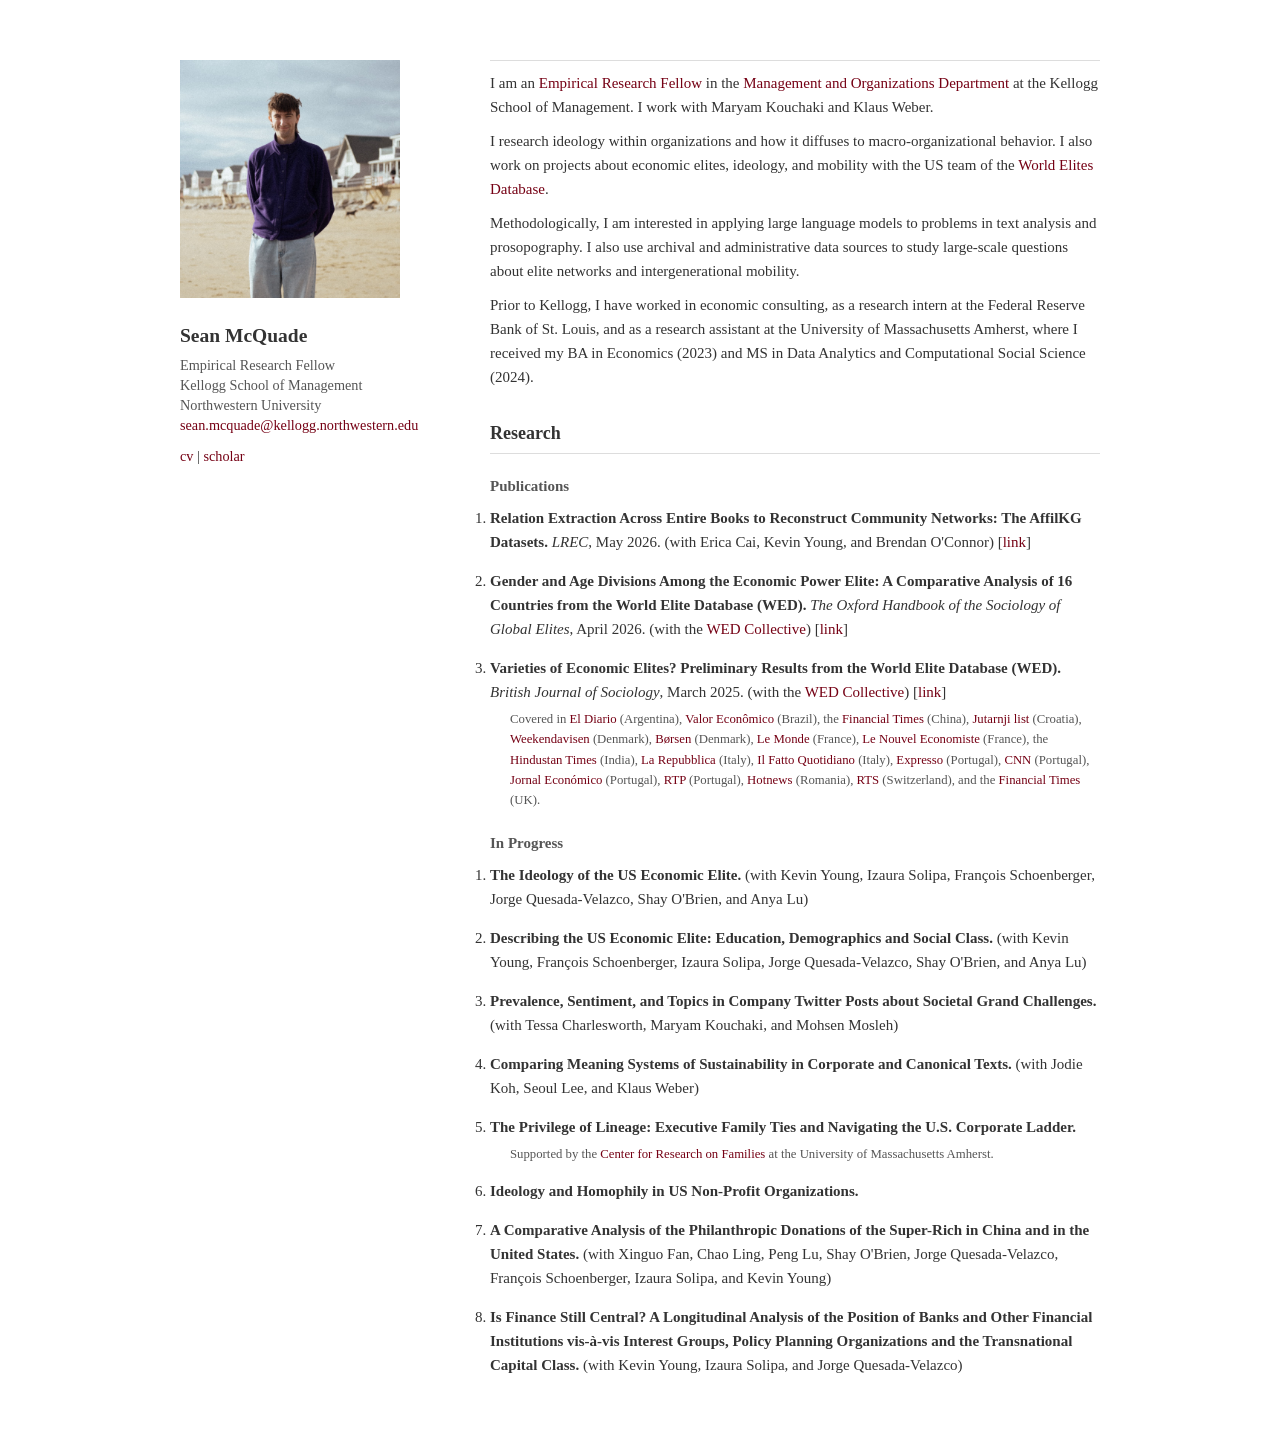
==== index.html @ b9a7350e "Add "Describing the US Economic Elite" to in-progress work Adds the paper to the CV's In Progress se" ====
<!DOCTYPE html>
<html lang="en">
<head>
    <meta charset="UTF-8">
    <meta name="viewport" content="width=device-width, initial-scale=1.0">
    <meta name="description" content="Sean McQuade is an Empirical Research Fellow at the Kellogg School of Management, Northwestern University. His research focuses on ideology within organizations, economic elites, and computational text analysis.">
    <meta name="keywords" content="Sean McQuade, Kellogg, Northwestern University, organizational ideology, economic elites, World Elites Database, computational social science">
    <meta name="author" content="Sean McQuade">
    <meta property="og:title" content="Sean McQuade | Kellogg School of Management">
    <meta property="og:description" content="Empirical Research Fellow at the Kellogg School of Management, Northwestern University. Research on ideology, economic elites, and computational text analysis.">
    <meta property="og:url" content="https://mcquadesean.github.io/">
    <meta property="og:type" content="website">
    <title>Sean McQuade | Kellogg School of Management</title>
    <link rel="canonical" href="https://mcquadesean.github.io/">
    <link rel="stylesheet" href="style.css">
</head>
<body>
    <div class="container">
        <div class="sidebar">
            <img src="assets/headshot.jpg" alt="Sean McQuade" class="headshot" width="220">
            <h1>Sean McQuade</h1>
            <p class="affiliation">Empirical Research Fellow<br>Kellogg School of Management<br>Northwestern University<br><a href="mailto:sean.mcquade@kellogg.northwestern.edu">sean.mcquade@kellogg.northwestern.edu</a></p>
            <p class="links">
                <a href="assets/cv.pdf">cv</a> | <a href="https://scholar.google.com/citations?user=f5jc_Z8AAAAJ&hl=en">scholar</a>
            </p>
        </div>
        <div class="content">
            <hr class="section-line">
            <p>I am an <a href="https://www.kellogg.northwestern.edu/academics-research/research-support/research-fellows/">Empirical Research Fellow</a> in the <a href="https://www.kellogg.northwestern.edu/academics-research/academic-departments/management-and-organizations/">Management and Organizations Department</a> at the Kellogg School of Management. I work with Maryam Kouchaki and Klaus Weber.</p>
            <p>I research ideology within organizations and how it diffuses to macro-organizational behavior. I also work on projects about economic elites, ideology, and mobility with the US team of the <a href="https://worldelitedatabase.org/">World Elites Database</a>.</p>
            <p>Methodologically, I am interested in applying large language models to problems in text analysis and prosopography. I also use archival and administrative data sources to study large-scale questions about elite networks and intergenerational mobility.</p>
            <p>Prior to Kellogg, I have worked in economic consulting, as a research intern at the Federal Reserve Bank of St. Louis, and as a research assistant at the University of Massachusetts Amherst, where I received my BA in Economics (2023) and MS in Data Analytics and Computational Social Science (2024).</p>

            <h2>Research</h2>
            <h3>Publications</h3>
            <ol>
                <li>
                    <strong>Relation Extraction Across Entire Books to Reconstruct Community Networks: The AffilKG Datasets.</strong> <em>LREC</em>, May 2026. (with Erica Cai, Kevin Young, and Brendan O'Connor) [<a href="https://arxiv.org/abs/2505.10798">link</a>]
                </li>
                <li>
                    <strong>Gender and Age Divisions Among the Economic Power Elite: A Comparative Analysis of 16 Countries from the World Elite Database (WED).</strong> <em>The Oxford Handbook of the Sociology of Global Elites</em>, April 2026. (with the <a href="https://worldelitedatabase.org/teams/">WED Collective</a>) [<a href="https://academic.oup.com/edited-volume/62551/chapter-abstract/559847455">link</a>]
                </li>
                <li>
                    <strong>Varieties of Economic Elites? Preliminary Results from the World Elite Database (WED).</strong> <em>British Journal of Sociology</em>, March 2025. (with the <a href="https://worldelitedatabase.org/teams/">WED Collective</a>) [<a href="https://onlinelibrary.wiley.com/doi/10.1111/1468-4446.13203">link</a>]
                    <p class="coverage">Covered in <a href="https://www.eldiarioar.com/economia/hombres-60-anos-estudios-elite-argentina-ricos-duenos-empresas_1_12215955.amp.html">El Diario</a> (Argentina), <a href="https://valor.globo.com/google/amp/eu-e/noticia/2025/04/15/quem-sao-as-elites-que-dominam-o-mundo-um-estudo-compara-16-paises-que-representam-54percent-do-pib-mundial.ghtml">Valor Econômico</a> (Brazil), the <a href="https://www1.ftchinese.com/story/001106111/scripts?archive">Financial Times</a> (China), <a href="https://www.jutarnji.hr/globus/svijet/trump-nije-ubio-globalizaciju-ali-je-ucinio-nesto-jos-gore-kina-mu-je-odgovorila-odmah-a-eu-se-sprema-na-zaokret-15574234">Jutarnji list</a> (Croatia), <a href="https://www.weekendavisen.dk/2025-17/ideer/eliten-fra-cbs">Weekendavisen</a> (Denmark), <a href="https://borsen.dk/nyheder/ledelse/danmark-er-magnet-for-udenlandske-ledere-rykker-op-i-international-top-5">Børsen</a> (Denmark), <a href="https://www.lemonde.fr/campus/article/2025/04/24/la-plupart-des-individus-qui-occupent-des-positions-de-pouvoir-economique-ont-fait-des-etudes-superieures-le-visage-des-nouvelles-elites-mondiales_6599699_4401467.html">Le Monde</a> (France), <a href="https://www.lenouveleconomiste.fr/financial-times/le-nouveau-whos-who-planetaire-des-elites-economiques/">Le Nouvel Economiste</a> (France), the <a href="https://www.hindustantimes.com/editors-pick/number-theory-how-different-are-elites-in-china-and-america-101744601027407.html">Hindustan Times</a> (India), <a href="https://www.repubblica.it/economia/2025/04/15/news/maschi_anziani_e_meno_laureati_che_nel_resto_del_mondo_radiografia_delle_elite_italiane-424128812/?ref=-BH-I0-P-S6-T1">La Repubblica</a> (Italy), <a href="https://www.ilfattoquotidiano.it/2025/04/15/elite-economiche-globali-studio-16-paesi/7952317/">Il Fatto Quotidiano</a> (Italy), <a href="https://expresso.pt/economia/trabalho/2025-05-02-elite-economica-portuguesa-nao-e-particularmente-rica-tem-pouca-presenca-em-palcos-mundiais-e-poucas-mulheres-e16d9997">Expresso</a> (Portugal), <a href="https://cnnportugal.iol.pt/elite-economica/elite-economica-portuguesa/elite-economica-portuguesa-e-pouco-rica-e-tem-falta-de-mulheres-diz-estudo/20250502/681484a6d34ef72ee4456a88">CNN</a> (Portugal), <a href="https://jornaleconomico.sapo.pt/noticias/elite-economica-e-masculina-urbana-e-pouco-rica/">Jornal Económico</a> (Portugal), <a href="https://www.rtp.pt/noticias/economia/elite-economica-portuguesa-e-pouco-rica-e-tem-falta-de-mulheres_n1651780">RTP</a> (Portugal), <a href="https://hotnews.ro/cine-sunt-elitele-economice-globale-si-de-unde-provin-ele-studiul-care-deschide-cutia-neagra-a-puterii-1949232">Hotnews</a> (Romania), <a href="https://www.rts.ch/audio-podcast/2025/audio/l-invite-de-la-matinale-pedro-araujo-sociologue-co-createur-d-un-outil-pour-etudier-les-elites-economiques-28866230.html">RTS</a> (Switzerland), and the <a href="https://www.ft.com/content/ff0af5e7-60eb-4cc9-aebd-da6fbc94f8c8">Financial Times</a> (UK).</p>
                </li>
            </ol>

            <h3>In Progress</h3>
            <ol>
                <li>
                    <strong>The Ideology of the US Economic Elite.</strong> (with Kevin Young, Izaura Solipa, François Schoenberger, Jorge Quesada-Velazco, Shay O'Brien, and Anya Lu)
                </li>
                <li>
                    <strong>Describing the US Economic Elite: Education, Demographics and Social Class.</strong> (with Kevin Young, François Schoenberger, Izaura Solipa, Jorge Quesada-Velazco, Shay O'Brien, and Anya Lu)
                </li>
                <li>
                    <strong>Prevalence, Sentiment, and Topics in Company Twitter Posts about Societal Grand Challenges.</strong> (with Tessa Charlesworth, Maryam Kouchaki, and Mohsen Mosleh)
                </li>
                <li>
                    <strong>Comparing Meaning Systems of Sustainability in Corporate and Canonical Texts.</strong> (with Jodie Koh, Seoul Lee, and Klaus Weber)
                </li>
                <li>
                    <strong>The Privilege of Lineage: Executive Family Ties and Navigating the U.S. Corporate Ladder.</strong>
                    <p class="coverage">Supported by the <a href="https://www.umass.edu/family/">Center for Research on Families</a> at the University of Massachusetts Amherst.</p>
                </li>
                <li>
                    <strong>Ideology and Homophily in US Non-Profit Organizations.</strong>
                </li>
                <li>
                    <strong>A Comparative Analysis of the Philanthropic Donations of the Super-Rich in China and in the United States.</strong> (with Xinguo Fan, Chao Ling, Peng Lu, Shay O'Brien, Jorge Quesada-Velazco, François Schoenberger, Izaura Solipa, and Kevin Young)
                </li>
                <li>
                    <strong>Is Finance Still Central? A Longitudinal Analysis of the Position of Banks and Other Financial Institutions vis-à-vis Interest Groups, Policy Planning Organizations and the Transnational Capital Class.</strong> (with Kevin Young, Izaura Solipa, and Jorge Quesada-Velazco)
                </li>
            </ol>
        </div>
    </div>
<script>
document.querySelectorAll('a[href^="http"]').forEach(a => {
    a.setAttribute('target', '_blank');
    a.setAttribute('rel', 'noopener noreferrer');
});
</script>
</body>
</html>
---- style.css ----
* {
    margin: 0;
    padding: 0;
    box-sizing: border-box;
}

body {
    font-family: "Times New Roman", Times, serif;
    color: #333;
    font-size: 15px;
    line-height: 1.6;
    background: #fff;
}

a {
    color: #750014;
    text-decoration: none;
}

a:hover {
    text-decoration: underline;
}

.container {
    max-width: 960px;
    margin: 60px auto;
    padding: 0 20px;
    display: flex;
    gap: 50px;
}

.sidebar {
    width: 260px;
    flex-shrink: 0;
}

.headshot {
    width: 220px;
    border-radius: 0;
    margin-bottom: 15px;
}

.sidebar h1 {
    font-size: 1.3em;
    margin-bottom: 5px;
}

.affiliation {
    font-size: 0.95em;
    color: #555;
    margin-bottom: 10px;
    line-height: 1.4;
}

.links {
    font-size: 0.95em;
}

.content {
    flex: 1;
}

.section-line {
    border: none;
    border-top: 1px solid #ddd;
    margin-bottom: 10px;
}

.content > p {
    margin-bottom: 10px;
}

.content h2 {
    font-size: 1.2em;
    margin-top: 30px;
    margin-bottom: 10px;
    border-bottom: 1px solid #ddd;
    padding-bottom: 5px;
}

.content h2:first-child {
    margin-top: 0;
}

.content h3 {
    font-size: 1em;
    margin-top: 20px;
    margin-bottom: 8px;
    color: #555;
}

.content ul {
    list-style: none;
    padding: 0;
}

.content li {
    margin-bottom: 15px;
}

.coverage {
    margin-top: 5px;
    padding-left: 20px;
    font-size: 0.85em;
    color: #555;
}

.coauthors {
    font-size: 0.9em;
    color: #555;
}

.description {
    font-size: 0.9em;
    color: #666;
}

@media (max-width: 600px) {
    .container {
        flex-direction: column;
        margin: 30px auto;
        gap: 25px;
    }
    .sidebar {
        width: 100%;
        text-align: center;
    }
    .headshot {
        width: 150px;
        height: 150px;
    }
}
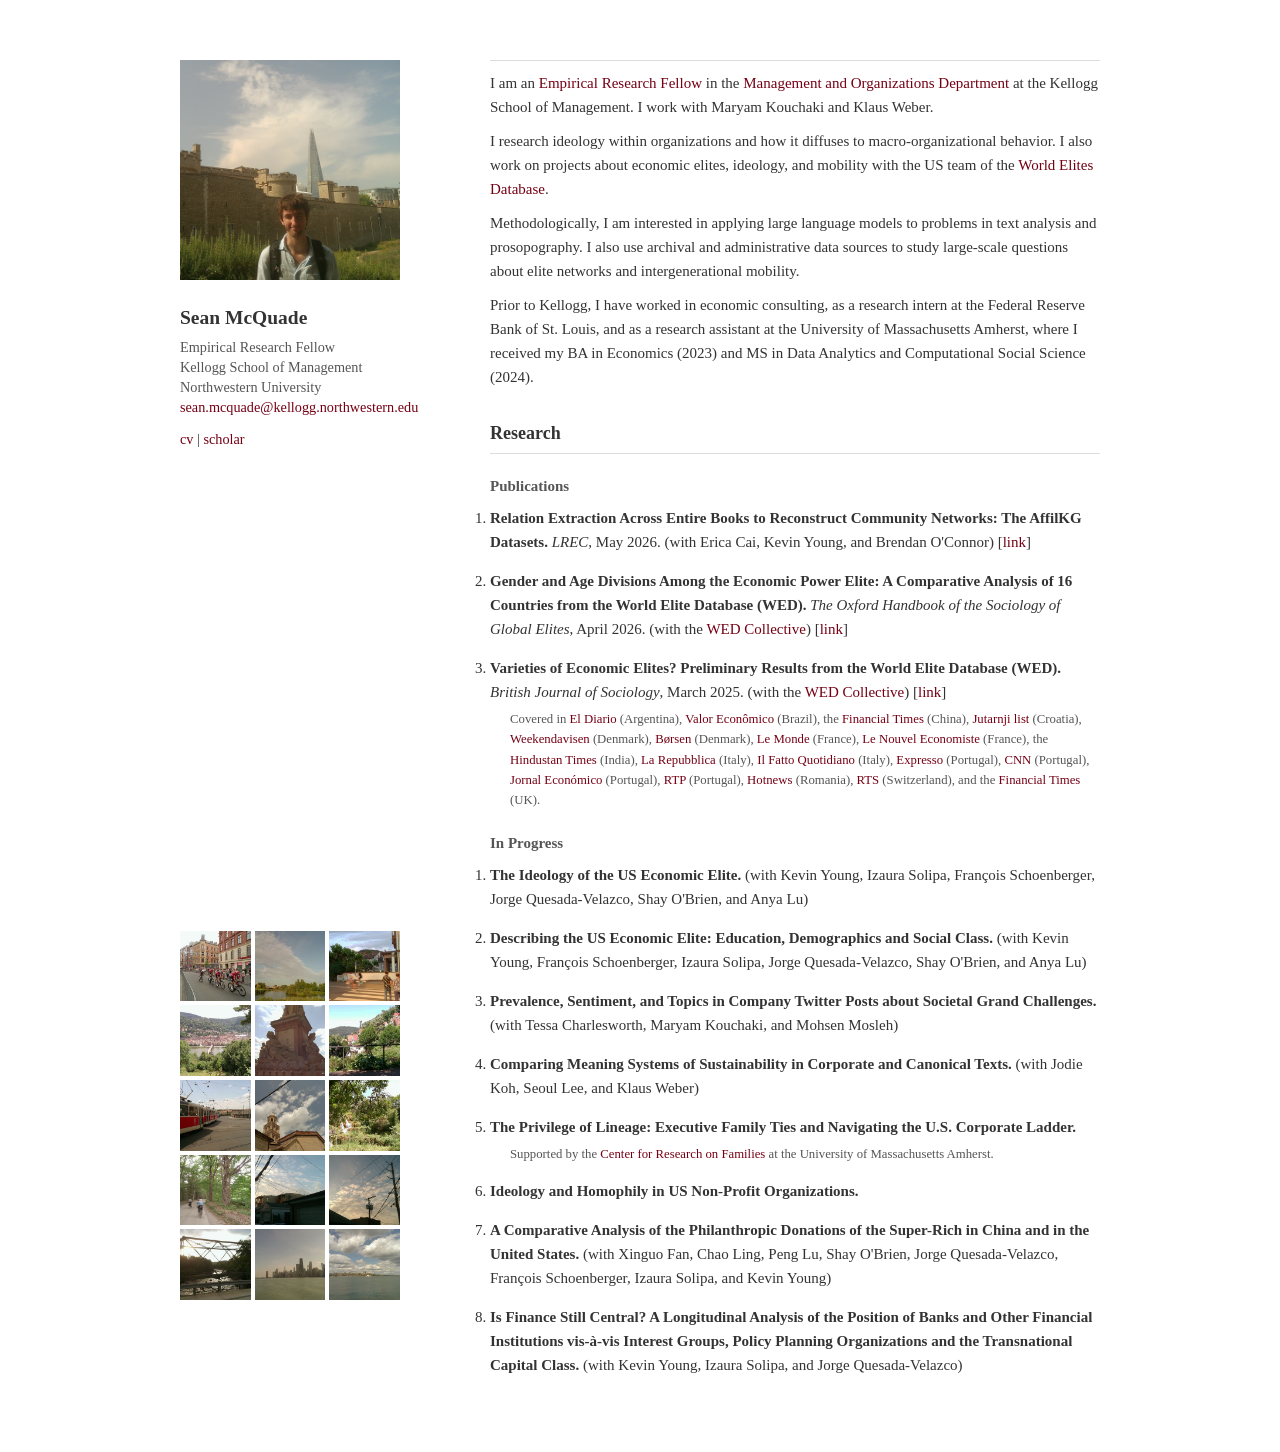
==== commit e694732b: "Add photo grid to sidebar with lightbox Co-Authored-By: Claude Opus 5.5 <noreply@anthropic.com>" ====
--- a/index.html
+++ b/index.html
@@ -23,6 +23,23 @@
             <p class="links">
                 <a href="assets/cv.pdf">cv</a> | <a href="https://scholar.google.com/citations?user=f5jc_Z8AAAAJ&hl=en">scholar</a>
             </p>
+            <aside class="photo-rail">
+                <a href="assets/photos/full/dscf0057.jpg"><img src="assets/photos/thumbs/dscf0057.jpg" alt=""></a>
+                <a href="assets/photos/full/dscf0118.jpg"><img src="assets/photos/thumbs/dscf0118.jpg" alt=""></a>
+                <a href="assets/photos/full/dscf0168.jpg"><img src="assets/photos/thumbs/dscf0168.jpg" alt=""></a>
+                <a href="assets/photos/full/dscf0199.jpg"><img src="assets/photos/thumbs/dscf0199.jpg" alt=""></a>
+                <a href="assets/photos/full/dscf0201.jpg"><img src="assets/photos/thumbs/dscf0201.jpg" alt=""></a>
+                <a href="assets/photos/full/dscf0257.jpg"><img src="assets/photos/thumbs/dscf0257.jpg" alt=""></a>
+                <a href="assets/photos/full/dscf0298.jpg"><img src="assets/photos/thumbs/dscf0298.jpg" alt=""></a>
+                <a href="assets/photos/full/dscf0396.jpg"><img src="assets/photos/thumbs/dscf0396.jpg" alt=""></a>
+                <a href="assets/photos/full/dscf0428.jpg"><img src="assets/photos/thumbs/dscf0428.jpg" alt=""></a>
+                <a href="assets/photos/full/dscf0464.jpg"><img src="assets/photos/thumbs/dscf0464.jpg" alt=""></a>
+                <a href="assets/photos/full/dscf0519.jpg"><img src="assets/photos/thumbs/dscf0519.jpg" alt=""></a>
+                <a href="assets/photos/full/dscf0522.jpg"><img src="assets/photos/thumbs/dscf0522.jpg" alt=""></a>
+                <a href="assets/photos/full/dscf0525.jpg"><img src="assets/photos/thumbs/dscf0525.jpg" alt=""></a>
+                <a href="assets/photos/full/img_0547.jpg"><img src="assets/photos/thumbs/img_0547.jpg" alt=""></a>
+                <a href="assets/photos/full/img_1680.jpg"><img src="assets/photos/thumbs/img_1680.jpg" alt=""></a>
+            </aside>
         </div>
         <div class="content">
             <hr class="section-line">
@@ -76,11 +93,25 @@
             </ol>
         </div>
     </div>
+    <div class="lightbox" hidden><img alt=""></div>
 <script>
 document.querySelectorAll('a[href^="http"]').forEach(a => {
     a.setAttribute('target', '_blank');
     a.setAttribute('rel', 'noopener noreferrer');
 });
+const rail = [...document.querySelectorAll('.photo-rail a')];
+const box = document.querySelector('.lightbox');
+const boxImg = box.querySelector('img');
+let cur = 0;
+const show = i => { cur = (i + rail.length) % rail.length; boxImg.src = rail[cur].href; box.hidden = false; };
+rail.forEach((a, i) => a.addEventListener('click', e => { e.preventDefault(); show(i); }));
+box.addEventListener('click', () => box.hidden = true);
+document.addEventListener('keydown', e => {
+    if (box.hidden) return;
+    if (e.key === 'Escape') box.hidden = true;
+    if (e.key === 'ArrowRight') show(cur + 1);
+    if (e.key === 'ArrowLeft') show(cur - 1);
+});
 </script>
 </body>
 </html>
--- a/style.css
+++ b/style.css
@@ -115,6 +115,47 @@
     color: #666;
 }
 
+.photo-rail {
+    width: 220px;
+    margin-top: 480px;
+    display: grid;
+    grid-template-columns: repeat(3, 1fr);
+    gap: 4px;
+}
+
+.photo-rail img {
+    display: block;
+    width: 100%;
+    aspect-ratio: 1;
+    object-fit: cover;
+    transition: opacity 0.2s ease;
+}
+
+.photo-rail a:hover img {
+    opacity: 0.75;
+}
+
+.lightbox {
+    position: fixed;
+    inset: 0;
+    background: rgba(0, 0, 0, 0.85);
+    display: flex;
+    align-items: center;
+    justify-content: center;
+    z-index: 10;
+    cursor: zoom-out;
+}
+
+.lightbox[hidden] {
+    display: none;
+}
+
+.lightbox img {
+    max-width: 92vw;
+    max-height: 90vh;
+    box-shadow: 0 4px 30px rgba(0, 0, 0, 0.5);
+}
+
 @media (max-width: 600px) {
     .container {
         flex-direction: column;
@@ -129,4 +170,7 @@
         width: 150px;
         height: 150px;
     }
+    .photo-rail {
+        margin: 20px auto 0;
+    }
 }
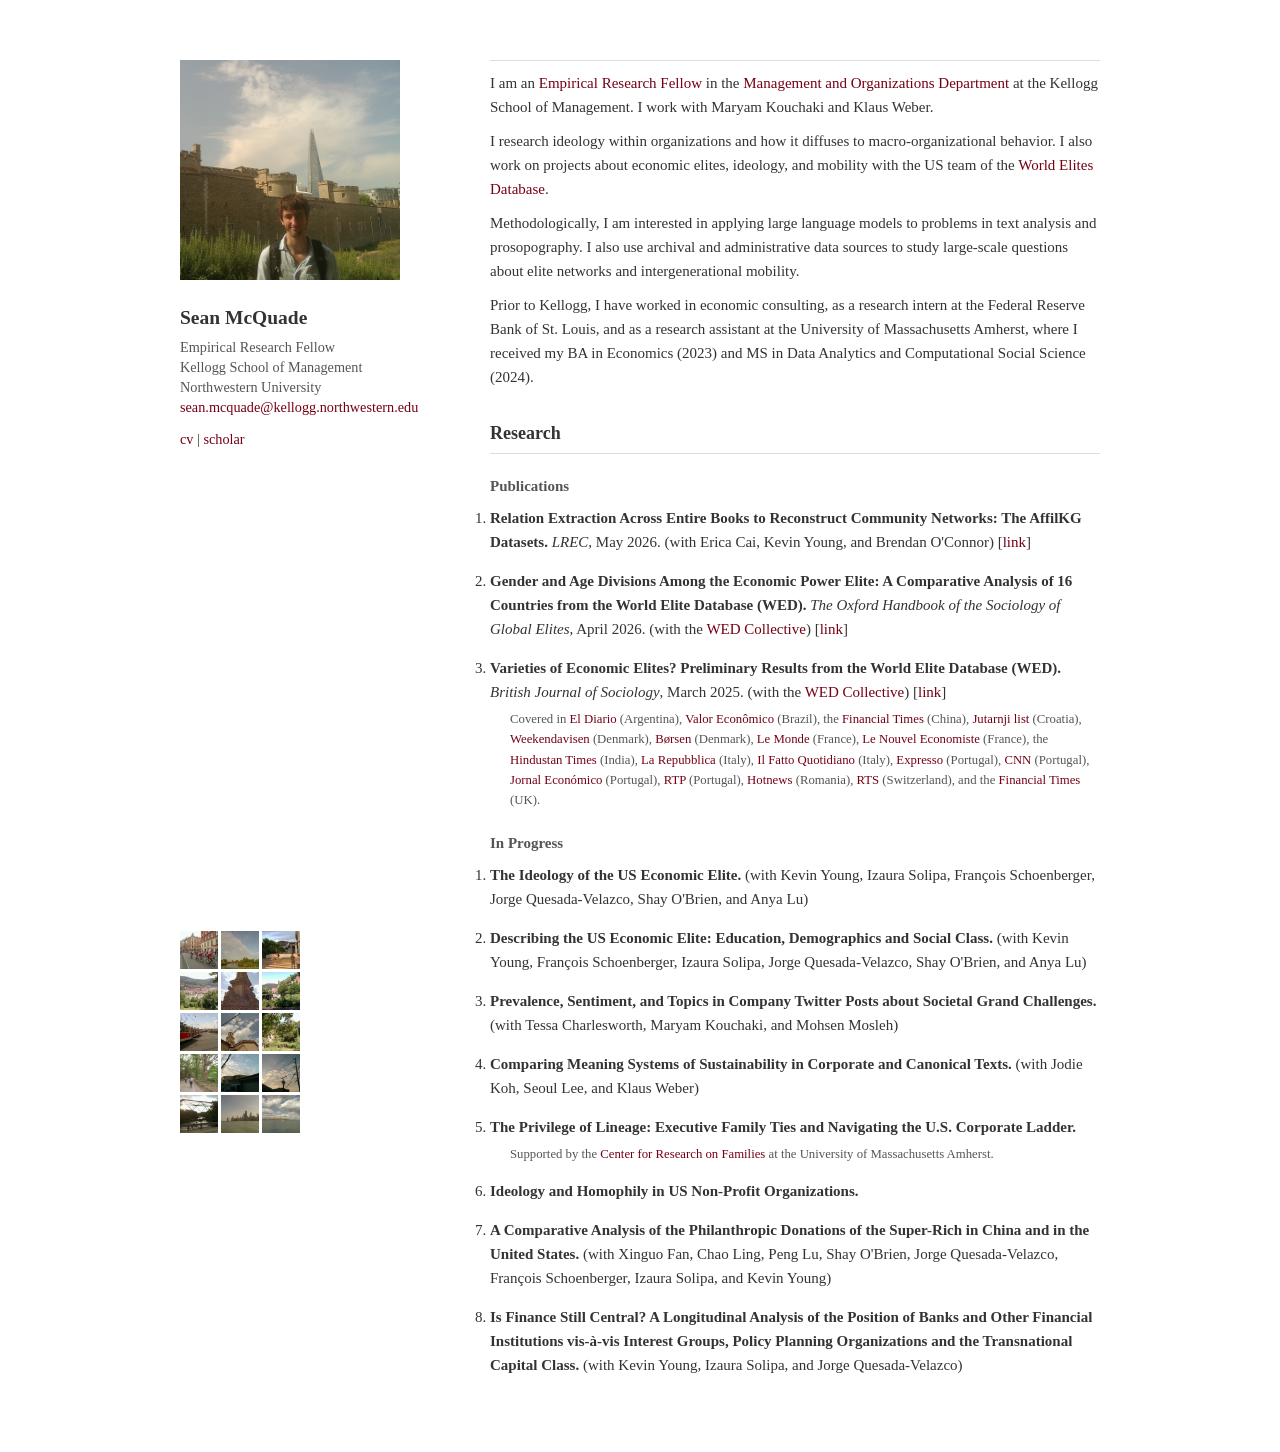
==== commit 20050386: "Shrink photo grid; cache-bust stylesheet Co-Authored-By: Claude Opus 5.5 <noreply@anthropic.com>" ====
--- a/index.html
+++ b/index.html
@@ -12,7 +12,7 @@
     <meta property="og:type" content="website">
     <title>Sean McQuade | Kellogg School of Management</title>
     <link rel="canonical" href="https://mcquadesean.github.io/">
-    <link rel="stylesheet" href="style.css">
+    <link rel="stylesheet" href="style.css?v=2">
 </head>
 <body>
     <div class="container">
--- a/style.css
+++ b/style.css
@@ -116,11 +116,11 @@
 }
 
 .photo-rail {
-    width: 220px;
+    width: 120px;
     margin-top: 480px;
     display: grid;
     grid-template-columns: repeat(3, 1fr);
-    gap: 4px;
+    gap: 3px;
 }
 
 .photo-rail img {
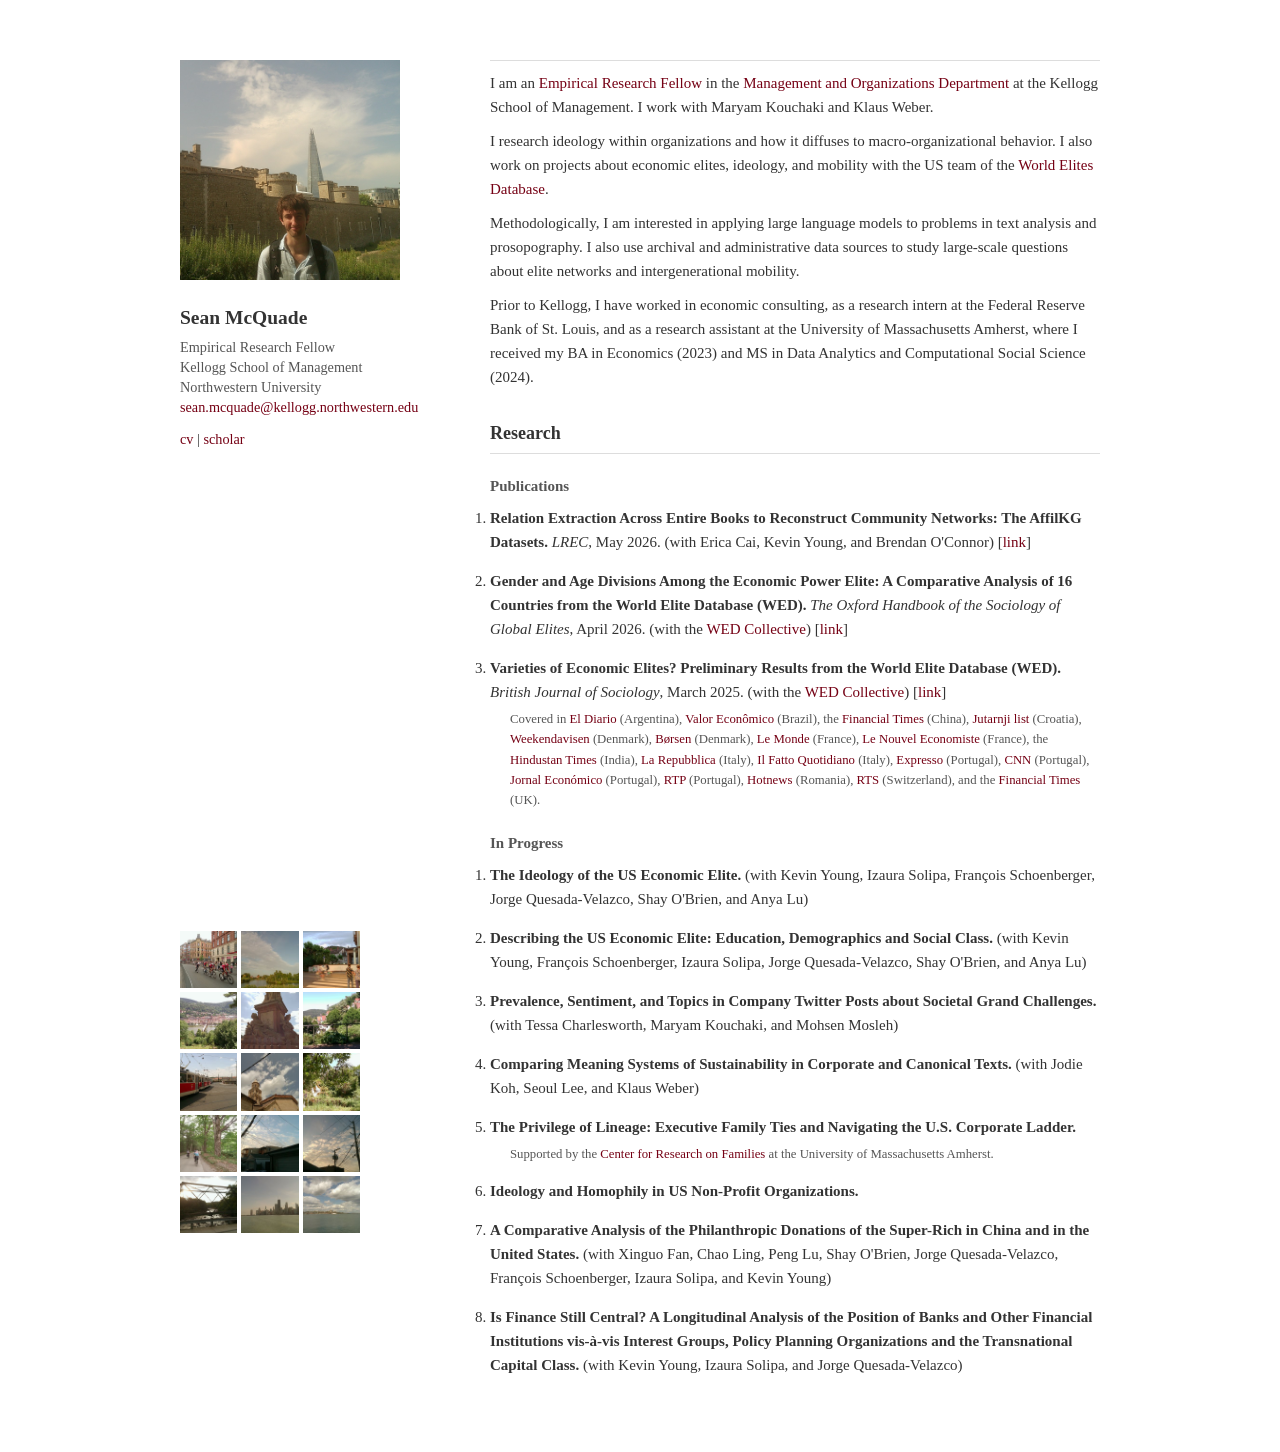
==== commit 059532de: "Enlarge photo grid Co-Authored-By: Claude Opus 5.5 <noreply@anthropic.com>" ====
--- a/index.html
+++ b/index.html
@@ -12,7 +12,7 @@
     <meta property="og:type" content="website">
     <title>Sean McQuade | Kellogg School of Management</title>
     <link rel="canonical" href="https://mcquadesean.github.io/">
-    <link rel="stylesheet" href="style.css?v=2">
+    <link rel="stylesheet" href="style.css?v=3">
 </head>
 <body>
     <div class="container">
--- a/style.css
+++ b/style.css
@@ -116,11 +116,11 @@
 }
 
 .photo-rail {
-    width: 120px;
+    width: 180px;
     margin-top: 480px;
     display: grid;
     grid-template-columns: repeat(3, 1fr);
-    gap: 3px;
+    gap: 4px;
 }
 
 .photo-rail img {
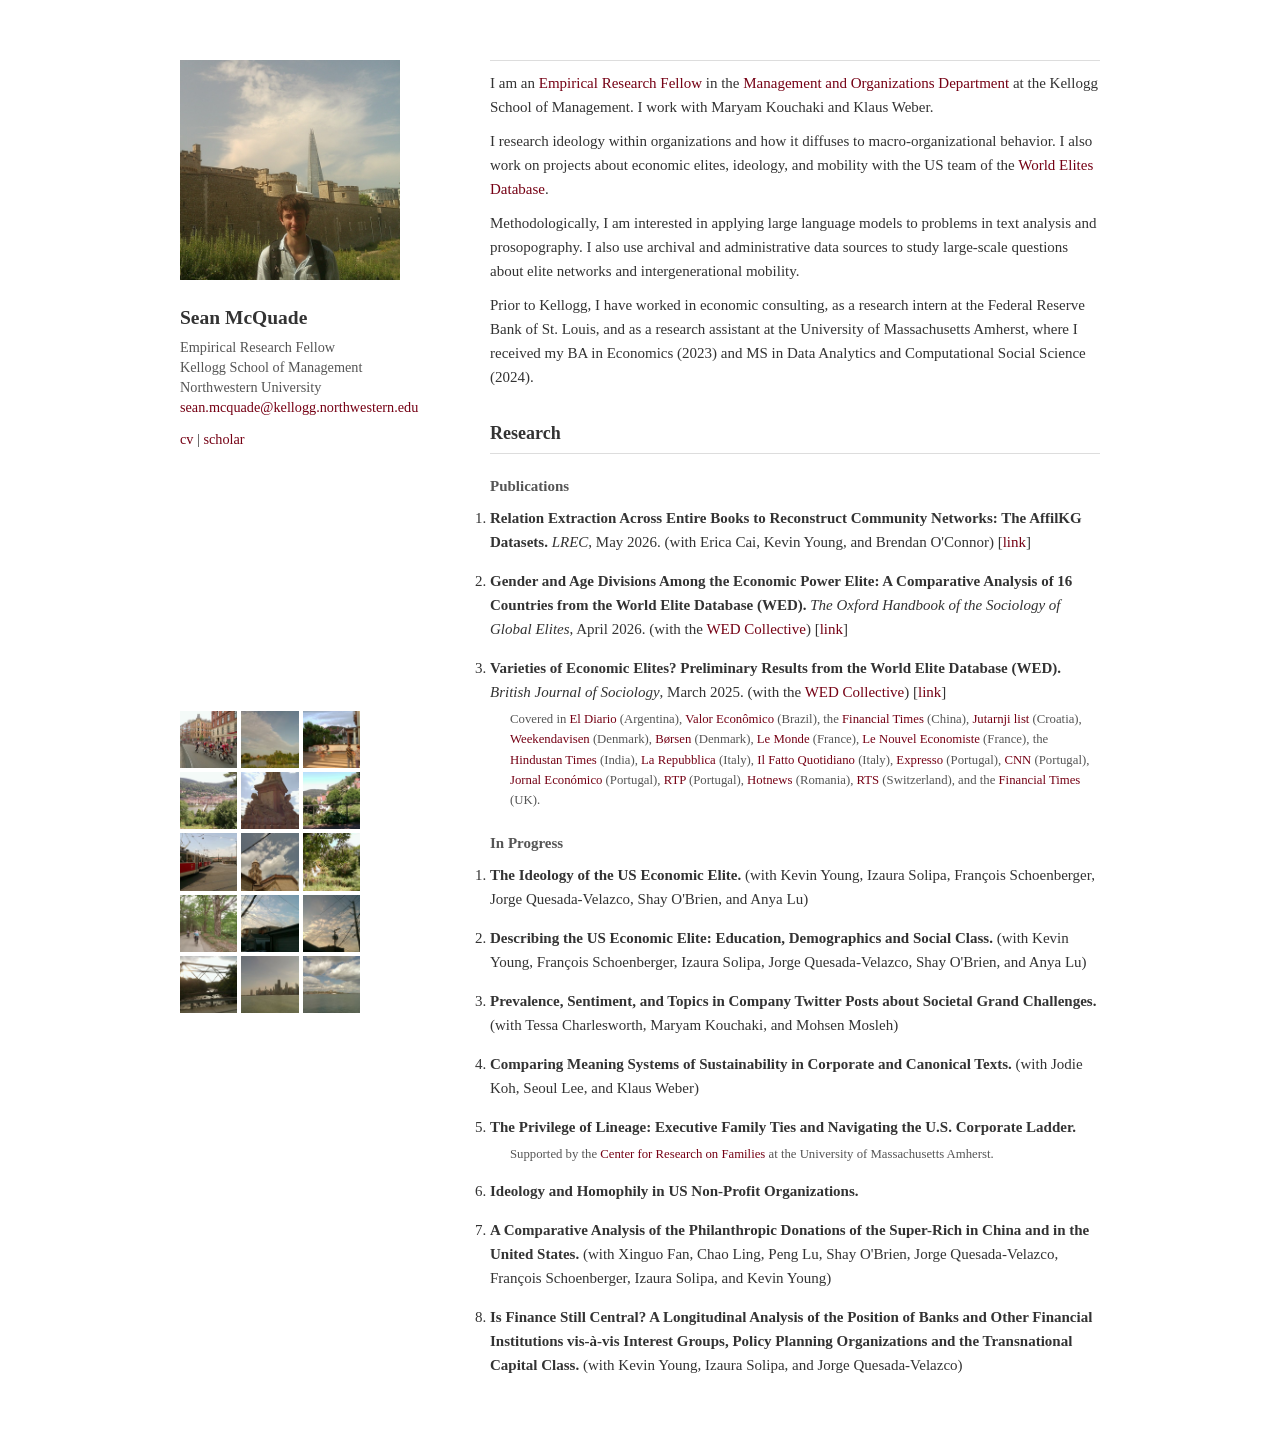
==== commit 1ac891d2: "Move photo grid up; add prev/next/close and swipe to lightbox Co-Authored-By: Claude Opus 5.5 <norep" ====
--- a/index.html
+++ b/index.html
@@ -12,7 +12,7 @@
     <meta property="og:type" content="website">
     <title>Sean McQuade | Kellogg School of Management</title>
     <link rel="canonical" href="https://mcquadesean.github.io/">
-    <link rel="stylesheet" href="style.css?v=3">
+    <link rel="stylesheet" href="style.css?v=4">
 </head>
 <body>
     <div class="container">
@@ -93,7 +93,12 @@
             </ol>
         </div>
     </div>
-    <div class="lightbox" hidden><img alt=""></div>
+    <div class="lightbox" hidden>
+        <button class="lb-close" aria-label="Close">&times;</button>
+        <button class="lb-prev" aria-label="Previous">&lsaquo;</button>
+        <img alt="">
+        <button class="lb-next" aria-label="Next">&rsaquo;</button>
+    </div>
 <script>
 document.querySelectorAll('a[href^="http"]').forEach(a => {
     a.setAttribute('target', '_blank');
@@ -105,7 +110,18 @@
 let cur = 0;
 const show = i => { cur = (i + rail.length) % rail.length; boxImg.src = rail[cur].href; box.hidden = false; };
 rail.forEach((a, i) => a.addEventListener('click', e => { e.preventDefault(); show(i); }));
-box.addEventListener('click', () => box.hidden = true);
+box.addEventListener('click', e => { if (e.target === box || e.target.classList.contains('lb-close')) box.hidden = true; });
+boxImg.addEventListener('click', () => show(cur + 1));
+box.querySelector('.lb-next').addEventListener('click', () => show(cur + 1));
+box.querySelector('.lb-prev').addEventListener('click', () => show(cur - 1));
+let touchX = null;
+box.addEventListener('touchstart', e => { touchX = e.touches[0].clientX; });
+box.addEventListener('touchend', e => {
+    if (touchX === null) return;
+    const dx = e.changedTouches[0].clientX - touchX;
+    if (Math.abs(dx) > 40) show(cur + (dx < 0 ? 1 : -1));
+    touchX = null;
+});
 document.addEventListener('keydown', e => {
     if (box.hidden) return;
     if (e.key === 'Escape') box.hidden = true;
--- a/style.css
+++ b/style.css
@@ -117,7 +117,7 @@
 
 .photo-rail {
     width: 180px;
-    margin-top: 480px;
+    margin-top: 260px;
     display: grid;
     grid-template-columns: repeat(3, 1fr);
     gap: 4px;
@@ -151,9 +151,47 @@
 }
 
 .lightbox img {
-    max-width: 92vw;
+    max-width: 84vw;
     max-height: 90vh;
     box-shadow: 0 4px 30px rgba(0, 0, 0, 0.5);
+    cursor: pointer;
+}
+
+.lightbox button {
+    position: absolute;
+    background: none;
+    border: none;
+    color: #fff;
+    font-family: inherit;
+    line-height: 1;
+    cursor: pointer;
+    opacity: 0.7;
+    padding: 10px 16px;
+}
+
+.lightbox button:hover {
+    opacity: 1;
+}
+
+.lb-prev,
+.lb-next {
+    top: 50%;
+    transform: translateY(-50%);
+    font-size: 56px;
+}
+
+.lb-prev {
+    left: 1vw;
+}
+
+.lb-next {
+    right: 1vw;
+}
+
+.lb-close {
+    top: 12px;
+    right: 12px;
+    font-size: 40px;
 }
 
 @media (max-width: 600px) {
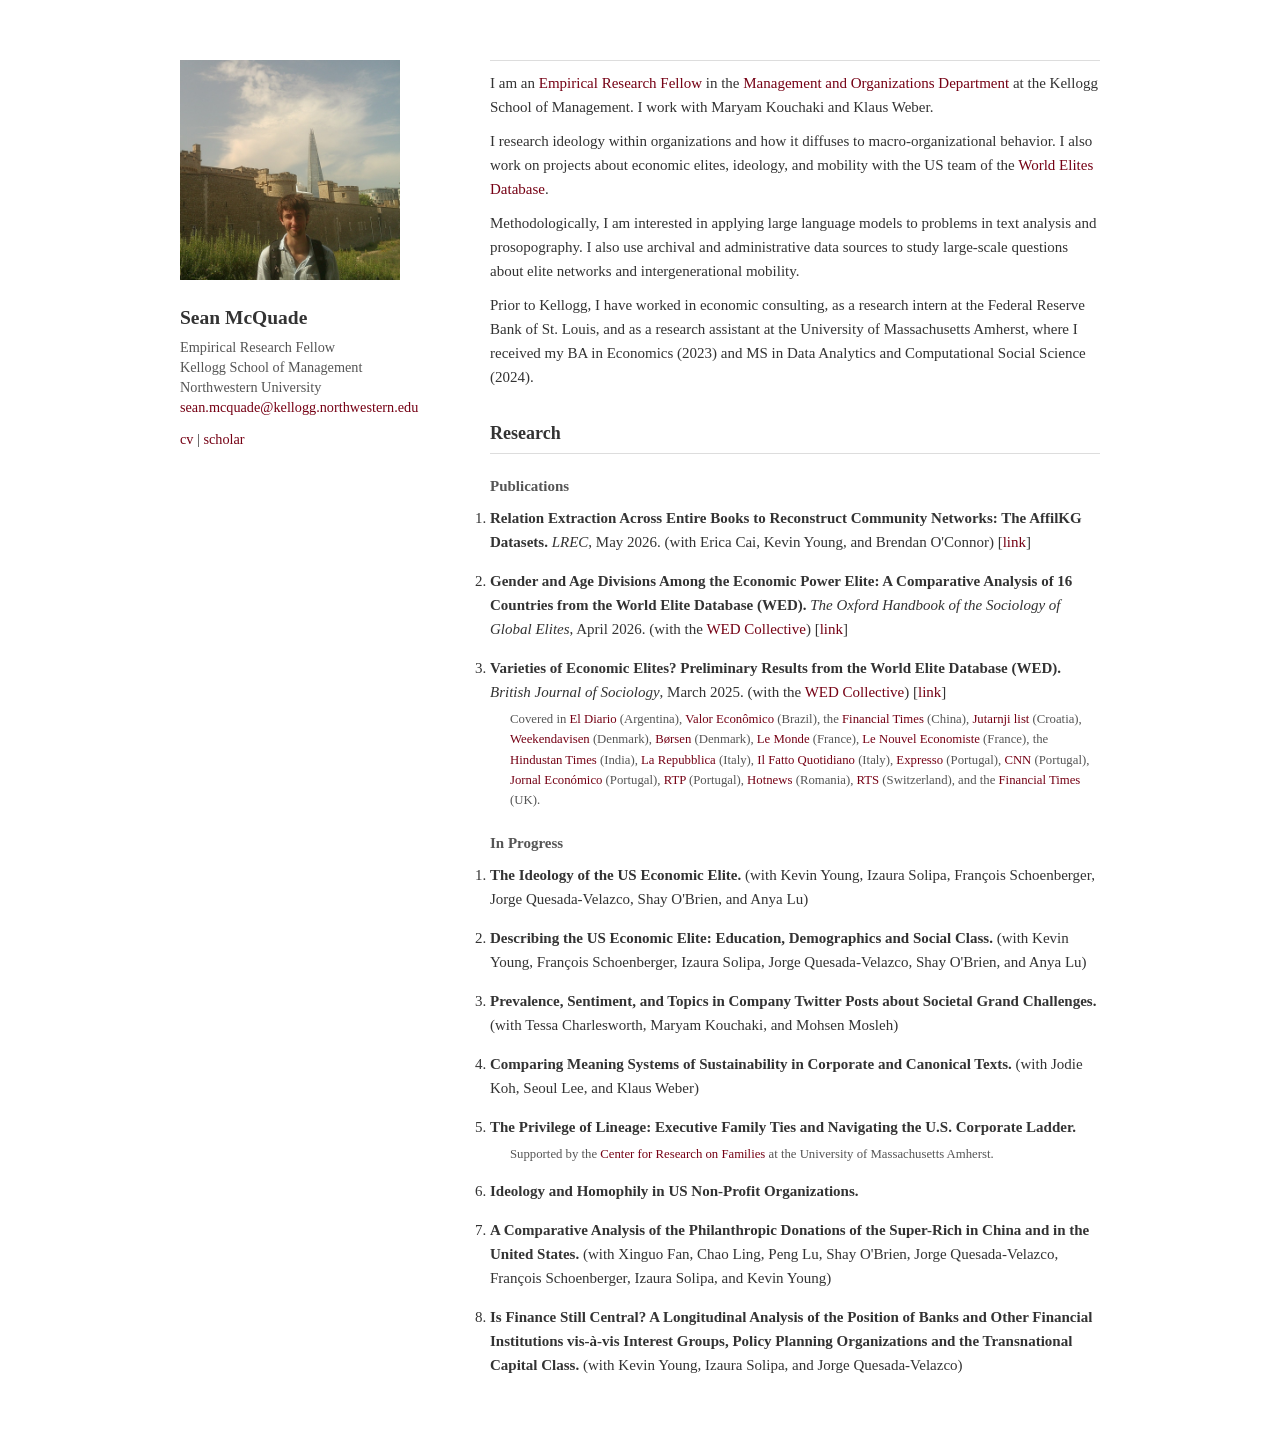
==== commit b13c67e9: "Remove photo grid and lightbox; archive photos Co-Authored-By: Claude Opus 5.5 <noreply@anthropic.co" ====
--- a/index.html
+++ b/index.html
@@ -12,7 +12,7 @@
     <meta property="og:type" content="website">
     <title>Sean McQuade | Kellogg School of Management</title>
     <link rel="canonical" href="https://mcquadesean.github.io/">
-    <link rel="stylesheet" href="style.css?v=4">
+    <link rel="stylesheet" href="style.css?v=5">
 </head>
 <body>
     <div class="container">
@@ -23,23 +23,6 @@
             <p class="links">
                 <a href="assets/cv.pdf">cv</a> | <a href="https://scholar.google.com/citations?user=f5jc_Z8AAAAJ&hl=en">scholar</a>
             </p>
-            <aside class="photo-rail">
-                <a href="assets/photos/full/dscf0057.jpg"><img src="assets/photos/thumbs/dscf0057.jpg" alt=""></a>
-                <a href="assets/photos/full/dscf0118.jpg"><img src="assets/photos/thumbs/dscf0118.jpg" alt=""></a>
-                <a href="assets/photos/full/dscf0168.jpg"><img src="assets/photos/thumbs/dscf0168.jpg" alt=""></a>
-                <a href="assets/photos/full/dscf0199.jpg"><img src="assets/photos/thumbs/dscf0199.jpg" alt=""></a>
-                <a href="assets/photos/full/dscf0201.jpg"><img src="assets/photos/thumbs/dscf0201.jpg" alt=""></a>
-                <a href="assets/photos/full/dscf0257.jpg"><img src="assets/photos/thumbs/dscf0257.jpg" alt=""></a>
-                <a href="assets/photos/full/dscf0298.jpg"><img src="assets/photos/thumbs/dscf0298.jpg" alt=""></a>
-                <a href="assets/photos/full/dscf0396.jpg"><img src="assets/photos/thumbs/dscf0396.jpg" alt=""></a>
-                <a href="assets/photos/full/dscf0428.jpg"><img src="assets/photos/thumbs/dscf0428.jpg" alt=""></a>
-                <a href="assets/photos/full/dscf0464.jpg"><img src="assets/photos/thumbs/dscf0464.jpg" alt=""></a>
-                <a href="assets/photos/full/dscf0519.jpg"><img src="assets/photos/thumbs/dscf0519.jpg" alt=""></a>
-                <a href="assets/photos/full/dscf0522.jpg"><img src="assets/photos/thumbs/dscf0522.jpg" alt=""></a>
-                <a href="assets/photos/full/dscf0525.jpg"><img src="assets/photos/thumbs/dscf0525.jpg" alt=""></a>
-                <a href="assets/photos/full/img_0547.jpg"><img src="assets/photos/thumbs/img_0547.jpg" alt=""></a>
-                <a href="assets/photos/full/img_1680.jpg"><img src="assets/photos/thumbs/img_1680.jpg" alt=""></a>
-            </aside>
         </div>
         <div class="content">
             <hr class="section-line">
@@ -93,41 +76,11 @@
             </ol>
         </div>
     </div>
-    <div class="lightbox" hidden>
-        <button class="lb-close" aria-label="Close">&times;</button>
-        <button class="lb-prev" aria-label="Previous">&lsaquo;</button>
-        <img alt="">
-        <button class="lb-next" aria-label="Next">&rsaquo;</button>
-    </div>
 <script>
 document.querySelectorAll('a[href^="http"]').forEach(a => {
     a.setAttribute('target', '_blank');
     a.setAttribute('rel', 'noopener noreferrer');
 });
-const rail = [...document.querySelectorAll('.photo-rail a')];
-const box = document.querySelector('.lightbox');
-const boxImg = box.querySelector('img');
-let cur = 0;
-const show = i => { cur = (i + rail.length) % rail.length; boxImg.src = rail[cur].href; box.hidden = false; };
-rail.forEach((a, i) => a.addEventListener('click', e => { e.preventDefault(); show(i); }));
-box.addEventListener('click', e => { if (e.target === box || e.target.classList.contains('lb-close')) box.hidden = true; });
-boxImg.addEventListener('click', () => show(cur + 1));
-box.querySelector('.lb-next').addEventListener('click', () => show(cur + 1));
-box.querySelector('.lb-prev').addEventListener('click', () => show(cur - 1));
-let touchX = null;
-box.addEventListener('touchstart', e => { touchX = e.touches[0].clientX; });
-box.addEventListener('touchend', e => {
-    if (touchX === null) return;
-    const dx = e.changedTouches[0].clientX - touchX;
-    if (Math.abs(dx) > 40) show(cur + (dx < 0 ? 1 : -1));
-    touchX = null;
-});
-document.addEventListener('keydown', e => {
-    if (box.hidden) return;
-    if (e.key === 'Escape') box.hidden = true;
-    if (e.key === 'ArrowRight') show(cur + 1);
-    if (e.key === 'ArrowLeft') show(cur - 1);
-});
 </script>
 </body>
 </html>
--- a/style.css
+++ b/style.css
@@ -115,85 +115,6 @@
     color: #666;
 }
 
-.photo-rail {
-    width: 180px;
-    margin-top: 260px;
-    display: grid;
-    grid-template-columns: repeat(3, 1fr);
-    gap: 4px;
-}
-
-.photo-rail img {
-    display: block;
-    width: 100%;
-    aspect-ratio: 1;
-    object-fit: cover;
-    transition: opacity 0.2s ease;
-}
-
-.photo-rail a:hover img {
-    opacity: 0.75;
-}
-
-.lightbox {
-    position: fixed;
-    inset: 0;
-    background: rgba(0, 0, 0, 0.85);
-    display: flex;
-    align-items: center;
-    justify-content: center;
-    z-index: 10;
-    cursor: zoom-out;
-}
-
-.lightbox[hidden] {
-    display: none;
-}
-
-.lightbox img {
-    max-width: 84vw;
-    max-height: 90vh;
-    box-shadow: 0 4px 30px rgba(0, 0, 0, 0.5);
-    cursor: pointer;
-}
-
-.lightbox button {
-    position: absolute;
-    background: none;
-    border: none;
-    color: #fff;
-    font-family: inherit;
-    line-height: 1;
-    cursor: pointer;
-    opacity: 0.7;
-    padding: 10px 16px;
-}
-
-.lightbox button:hover {
-    opacity: 1;
-}
-
-.lb-prev,
-.lb-next {
-    top: 50%;
-    transform: translateY(-50%);
-    font-size: 56px;
-}
-
-.lb-prev {
-    left: 1vw;
-}
-
-.lb-next {
-    right: 1vw;
-}
-
-.lb-close {
-    top: 12px;
-    right: 12px;
-    font-size: 40px;
-}
-
 @media (max-width: 600px) {
     .container {
         flex-direction: column;
@@ -208,7 +129,4 @@
         width: 150px;
         height: 150px;
     }
-    .photo-rail {
-        margin: 20px auto 0;
-    }
 }
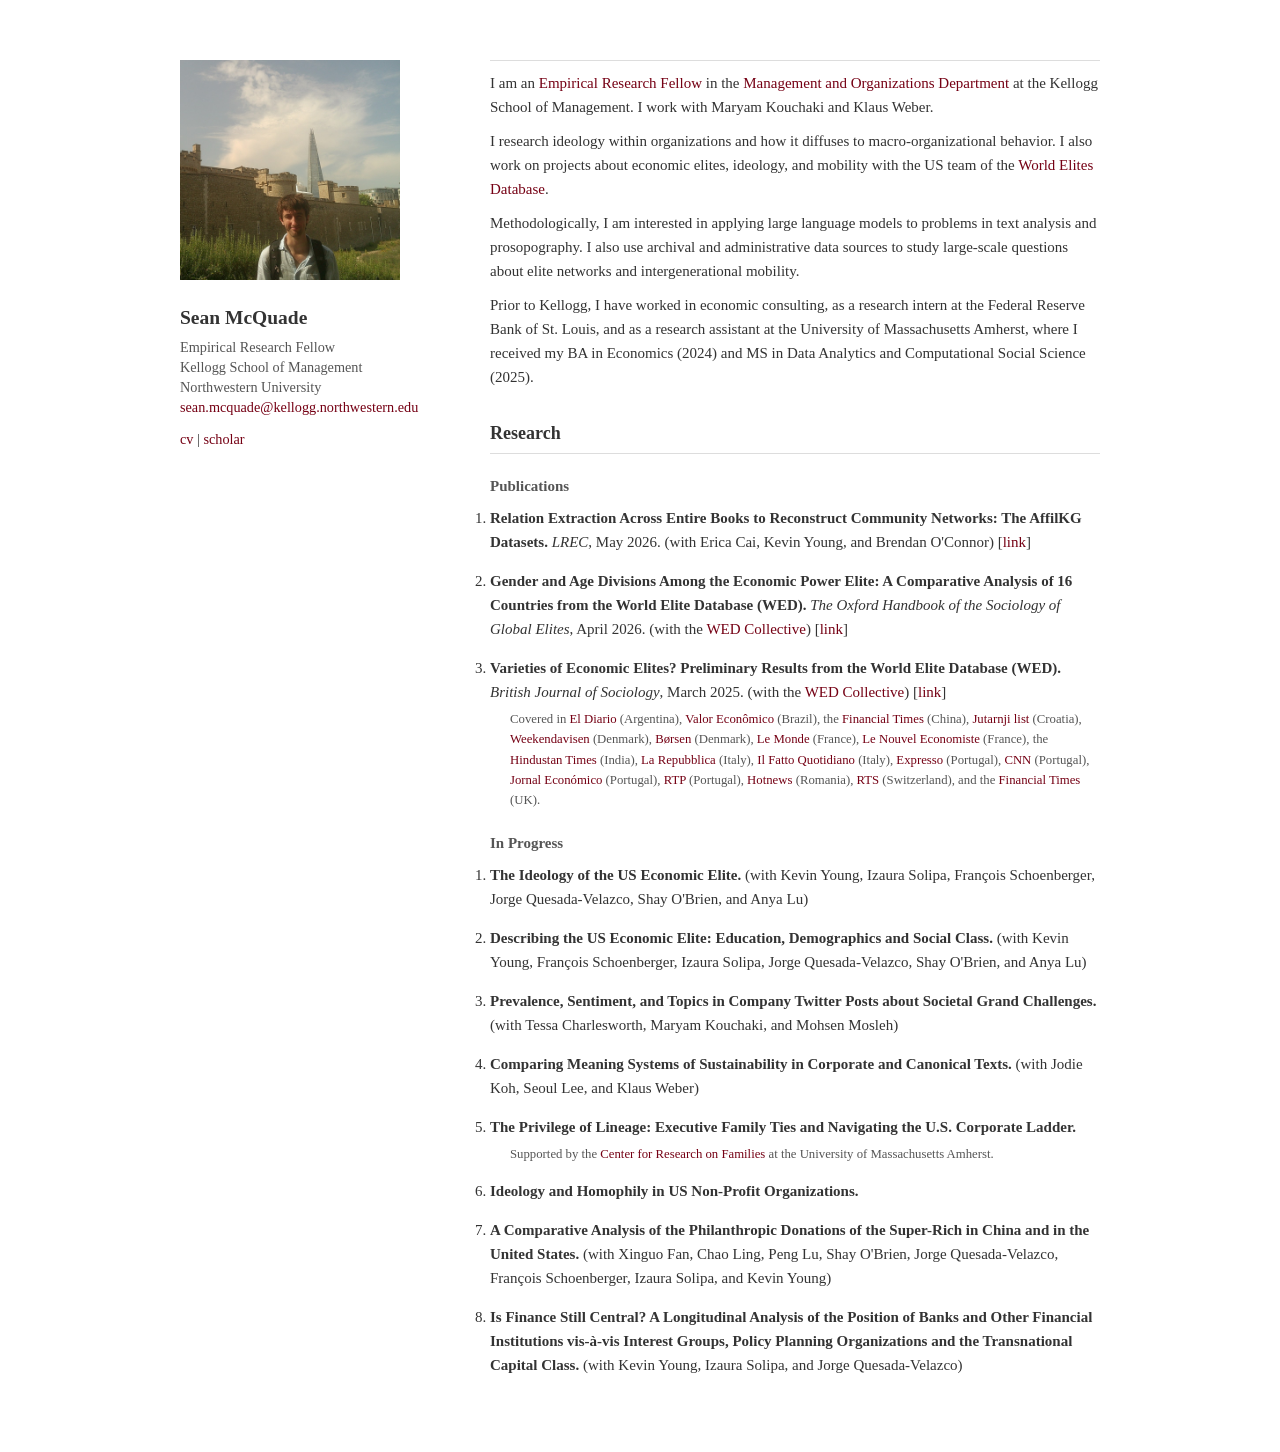
==== commit 73028889: "Update education years in bio Co-Authored-By: Claude Opus 5.5 <noreply@anthropic.com>" ====
--- a/index.html
+++ b/index.html
@@ -29,7 +29,7 @@
             <p>I am an <a href="https://www.kellogg.northwestern.edu/academics-research/research-support/research-fellows/">Empirical Research Fellow</a> in the <a href="https://www.kellogg.northwestern.edu/academics-research/academic-departments/management-and-organizations/">Management and Organizations Department</a> at the Kellogg School of Management. I work with Maryam Kouchaki and Klaus Weber.</p>
             <p>I research ideology within organizations and how it diffuses to macro-organizational behavior. I also work on projects about economic elites, ideology, and mobility with the US team of the <a href="https://worldelitedatabase.org/">World Elites Database</a>.</p>
             <p>Methodologically, I am interested in applying large language models to problems in text analysis and prosopography. I also use archival and administrative data sources to study large-scale questions about elite networks and intergenerational mobility.</p>
-            <p>Prior to Kellogg, I have worked in economic consulting, as a research intern at the Federal Reserve Bank of St. Louis, and as a research assistant at the University of Massachusetts Amherst, where I received my BA in Economics (2023) and MS in Data Analytics and Computational Social Science (2024).</p>
+            <p>Prior to Kellogg, I have worked in economic consulting, as a research intern at the Federal Reserve Bank of St. Louis, and as a research assistant at the University of Massachusetts Amherst, where I received my BA in Economics (2024) and MS in Data Analytics and Computational Social Science (2025).</p>
 
             <h2>Research</h2>
             <h3>Publications</h3>
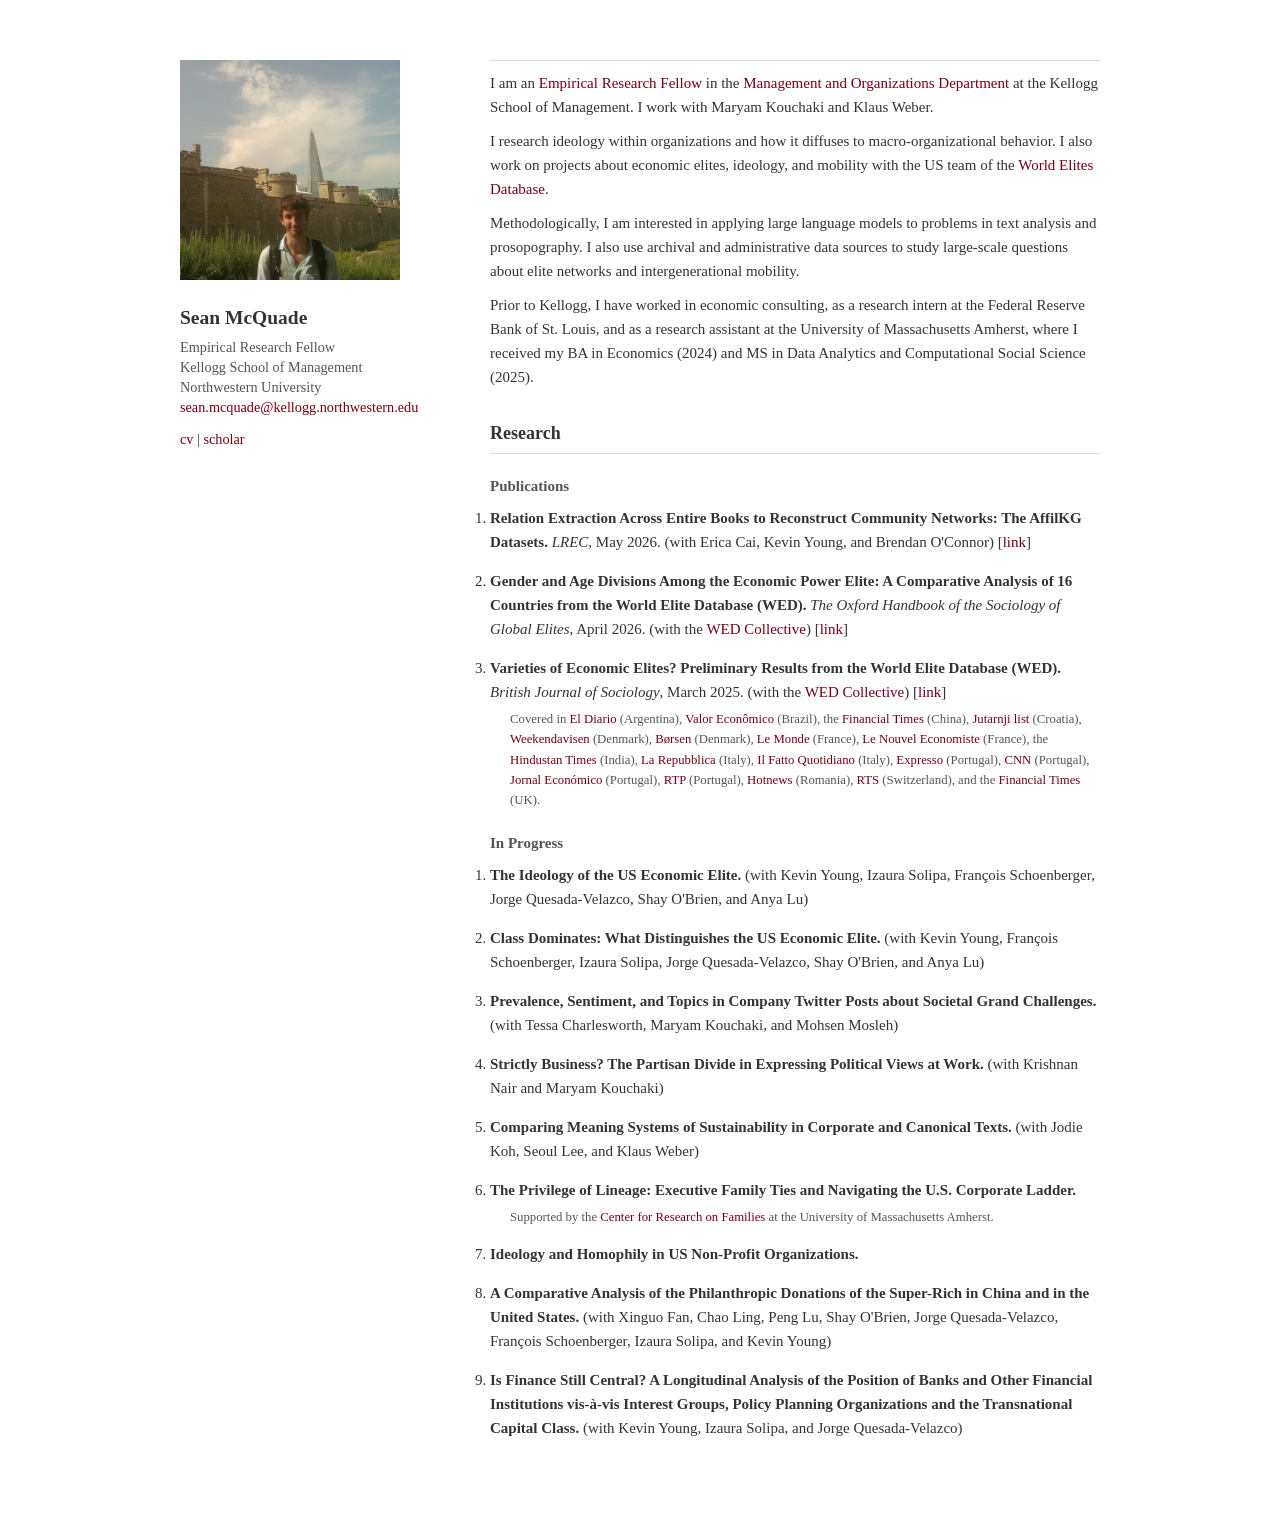
==== commit bc4c7023: "Add Class Dominates and Strictly Business to in-progress papers Co-Authored-By: Claude Opus 5.5 <nor" ====
--- a/index.html
+++ b/index.html
@@ -52,10 +52,13 @@
                     <strong>The Ideology of the US Economic Elite.</strong> (with Kevin Young, Izaura Solipa, François Schoenberger, Jorge Quesada-Velazco, Shay O'Brien, and Anya Lu)
                 </li>
                 <li>
-                    <strong>Describing the US Economic Elite: Education, Demographics and Social Class.</strong> (with Kevin Young, François Schoenberger, Izaura Solipa, Jorge Quesada-Velazco, Shay O'Brien, and Anya Lu)
+                    <strong>Class Dominates: What Distinguishes the US Economic Elite.</strong> (with Kevin Young, François Schoenberger, Izaura Solipa, Jorge Quesada-Velazco, Shay O'Brien, and Anya Lu)
                 </li>
                 <li>
                     <strong>Prevalence, Sentiment, and Topics in Company Twitter Posts about Societal Grand Challenges.</strong> (with Tessa Charlesworth, Maryam Kouchaki, and Mohsen Mosleh)
+                </li>
+                <li>
+                    <strong>Strictly Business? The Partisan Divide in Expressing Political Views at Work.</strong> (with Krishnan Nair and Maryam Kouchaki)
                 </li>
                 <li>
                     <strong>Comparing Meaning Systems of Sustainability in Corporate and Canonical Texts.</strong> (with Jodie Koh, Seoul Lee, and Klaus Weber)
